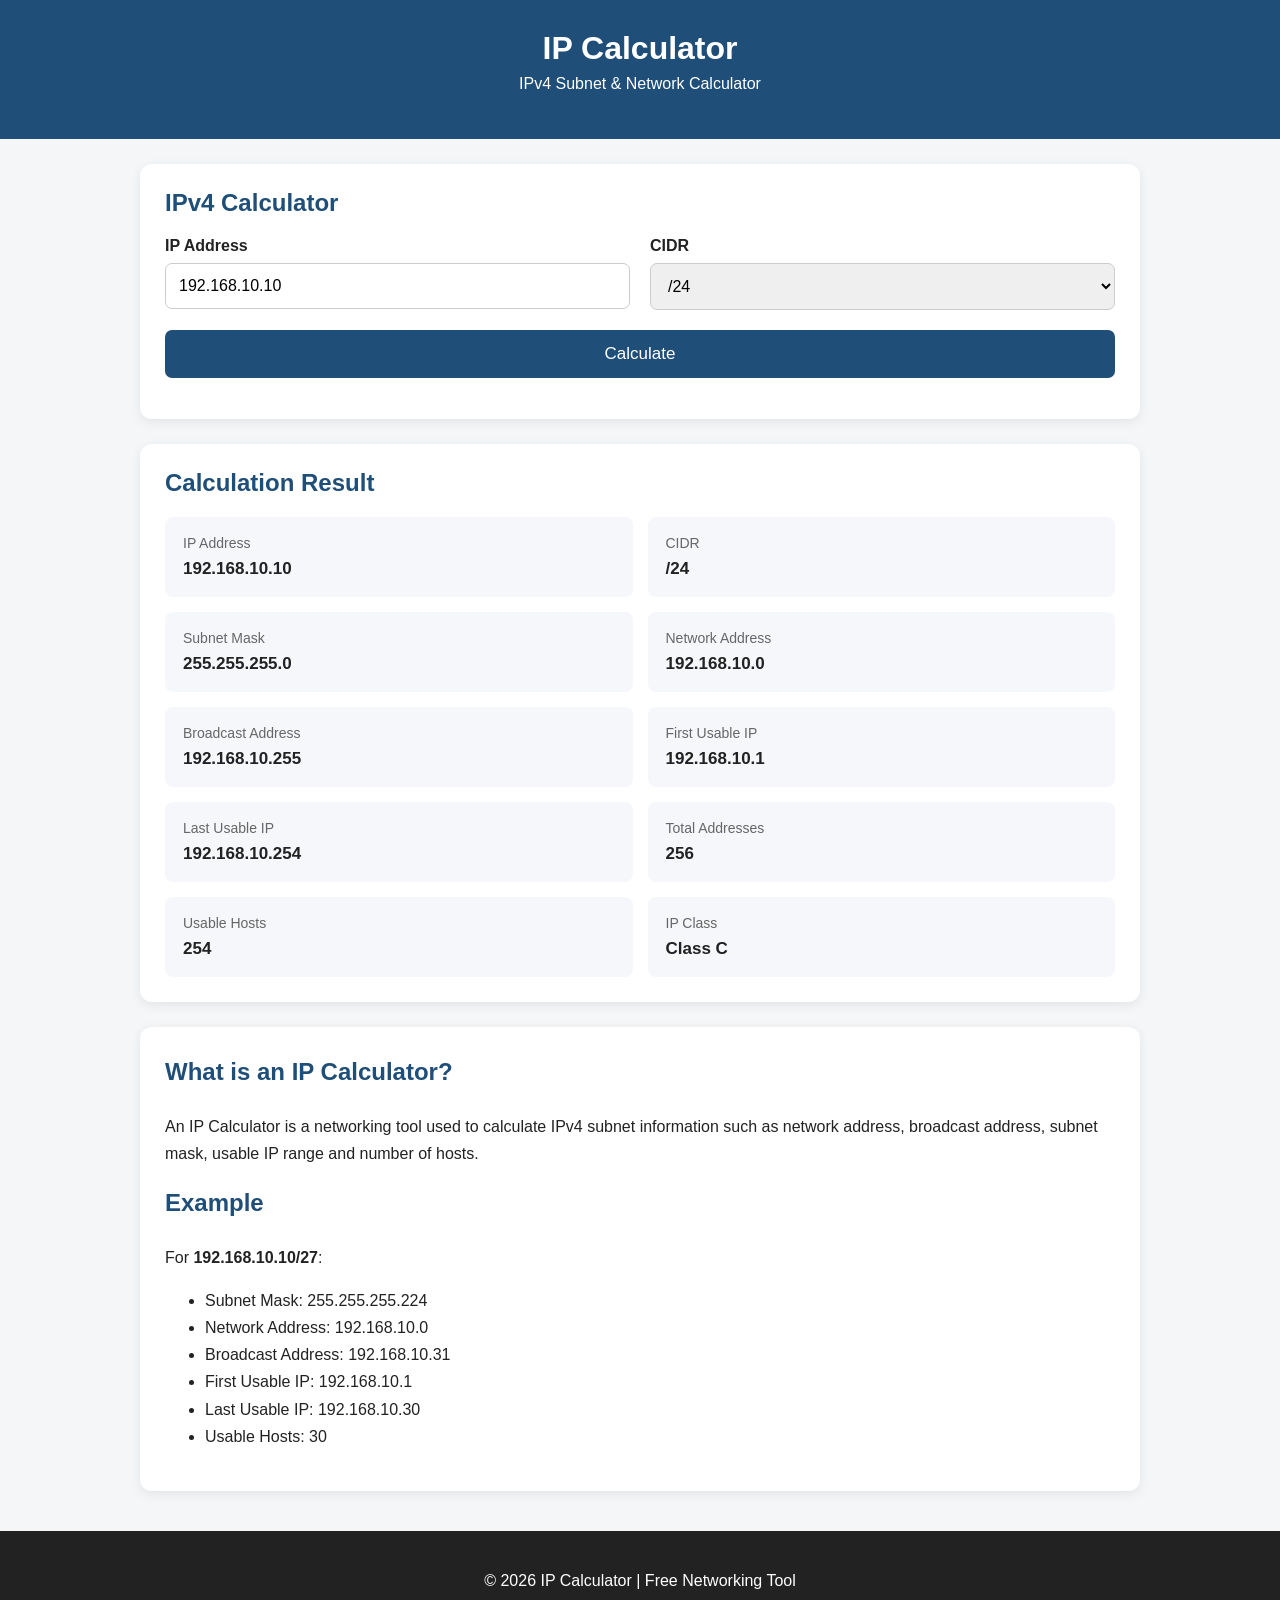
==== index.html @ e288dffc "Version1" ====
<!DOCTYPE html>
<html lang="en">
<head>
    <meta charset="UTF-8">
    <meta name="viewport" content="width=device-width, initial-scale=1.0">

    <title>IP Calculator - IPv4 Subnet Calculator</title>
    <meta name="description"
          content="Free IPv4 IP Calculator and Subnet Calculator. Calculate subnet mask, network address, broadcast address, usable IP range and hosts.">

    <link rel="stylesheet" href="style.css">
</head>

<body>

<header>
    <div class="container">
        <h1>IP Calculator</h1>
        <p>IPv4 Subnet & Network Calculator</p>
    </div>
</header>

<main class="container">

    <section class="calculator-card">

        <h2>IPv4 Calculator</h2>

        <div class="input-row">

            <div class="input-group">
                <label for="ipAddress">IP Address</label>
                <input
                    type="text"
                    id="ipAddress"
                    placeholder="192.168.10.10"
                    value="192.168.10.10">
            </div>

            <div class="input-group">
                <label for="cidr">CIDR</label>
                <select id="cidr">
                    <option value="8">/8</option>
                    <option value="9">/9</option>
                    <option value="10">/10</option>
                    <option value="11">/11</option>
                    <option value="12">/12</option>
                    <option value="13">/13</option>
                    <option value="14">/14</option>
                    <option value="15">/15</option>
                    <option value="16">/16</option>
                    <option value="17">/17</option>
                    <option value="18">/18</option>
                    <option value="19">/19</option>
                    <option value="20">/20</option>
                    <option value="21">/21</option>
                    <option value="22">/22</option>
                    <option value="23">/23</option>
                    <option value="24" selected>/24</option>
                    <option value="25">/25</option>
                    <option value="26">/26</option>
                    <option value="27">/27</option>
                    <option value="28">/28</option>
                    <option value="29">/29</option>
                    <option value="30">/30</option>
                </select>
            </div>

        </div>

        <button onclick="calculateIP()">Calculate</button>

        <p id="error" class="error"></p>

    </section>


    <section id="resultSection" class="result-section">

        <h2>Calculation Result</h2>

        <div class="result-grid">

            <div class="result-box">
                <span>IP Address</span>
                <strong id="resultIP">-</strong>
            </div>

            <div class="result-box">
                <span>CIDR</span>
                <strong id="resultCIDR">-</strong>
            </div>

            <div class="result-box">
                <span>Subnet Mask</span>
                <strong id="subnetMask">-</strong>
            </div>

            <div class="result-box">
                <span>Network Address</span>
                <strong id="networkAddress">-</strong>
            </div>

            <div class="result-box">
                <span>Broadcast Address</span>
                <strong id="broadcastAddress">-</strong>
            </div>

            <div class="result-box">
                <span>First Usable IP</span>
                <strong id="firstIP">-</strong>
            </div>

            <div class="result-box">
                <span>Last Usable IP</span>
                <strong id="lastIP">-</strong>
            </div>

            <div class="result-box">
                <span>Total Addresses</span>
                <strong id="totalAddresses">-</strong>
            </div>

            <div class="result-box">
                <span>Usable Hosts</span>
                <strong id="usableHosts">-</strong>
            </div>

            <div class="result-box">
                <span>IP Class</span>
                <strong id="ipClass">-</strong>
            </div>

        </div>

    </section>


    <section class="info-section">

        <h2>What is an IP Calculator?</h2>

        <p>
            An IP Calculator is a networking tool used to calculate
            IPv4 subnet information such as network address, broadcast
            address, subnet mask, usable IP range and number of hosts.
        </p>

        <h2>Example</h2>

        <p>
            For <strong>192.168.10.10/27</strong>:
        </p>

        <ul>
            <li>Subnet Mask: 255.255.255.224</li>
            <li>Network Address: 192.168.10.0</li>
            <li>Broadcast Address: 192.168.10.31</li>
            <li>First Usable IP: 192.168.10.1</li>
            <li>Last Usable IP: 192.168.10.30</li>
            <li>Usable Hosts: 30</li>
        </ul>

    </section>

</main>


<footer>
    <p>© 2026 IP Calculator | Free Networking Tool</p>
</footer>

<script src="script.js"></script>

</body>
</html>
---- style.css ----
* {
    box-sizing: border-box;
}

body {
    margin: 0;
    font-family: Arial, sans-serif;
    background: #f4f6f8;
    color: #222;
}

.container {
    width: 90%;
    max-width: 1000px;
    margin: auto;
}

header {
    background: #1f4e79;
    color: white;
    text-align: center;
    padding: 30px 10px;
}

header h1 {
    margin: 0;
    font-size: 32px;
}

header p {
    margin-top: 8px;
}

.calculator-card,
.result-section,
.info-section {
    background: white;
    margin-top: 25px;
    padding: 25px;
    border-radius: 12px;
    box-shadow: 0 3px 12px rgba(0,0,0,0.08);
}

h2 {
    margin-top: 0;
    color: #1f4e79;
}

.input-row {
    display: flex;
    gap: 20px;
}

.input-group {
    flex: 1;
}

label {
    display: block;
    margin-bottom: 8px;
    font-weight: bold;
}

input,
select {
    width: 100%;
    padding: 13px;
    border: 1px solid #ccc;
    border-radius: 7px;
    font-size: 16px;
}

button {
    margin-top: 20px;
    width: 100%;
    padding: 14px;
    border: none;
    border-radius: 7px;
    background: #1f4e79;
    color: white;
    font-size: 17px;
    cursor: pointer;
}

button:hover {
    opacity: 0.9;
}

.result-grid {
    display: grid;
    grid-template-columns: repeat(2, 1fr);
    gap: 15px;
}

.result-box {
    background: #f5f7fa;
    padding: 18px;
    border-radius: 8px;
}

.result-box span {
    display: block;
    font-size: 14px;
    color: #666;
    margin-bottom: 8px;
}

.result-box strong {
    font-size: 17px;
    color: #222;
}

.error {
    color: #d93025;
    font-weight: bold;
    margin-top: 15px;
}

.info-section {
    line-height: 1.7;
}

footer {
    margin-top: 40px;
    padding: 25px;
    background: #222;
    color: white;
    text-align: center;
}

@media (max-width: 600px) {

    .input-row {
        flex-direction: column;
    }

    .result-grid {
        grid-template-columns: 1fr;
    }

    header h1 {
        font-size: 26px;
    }
}
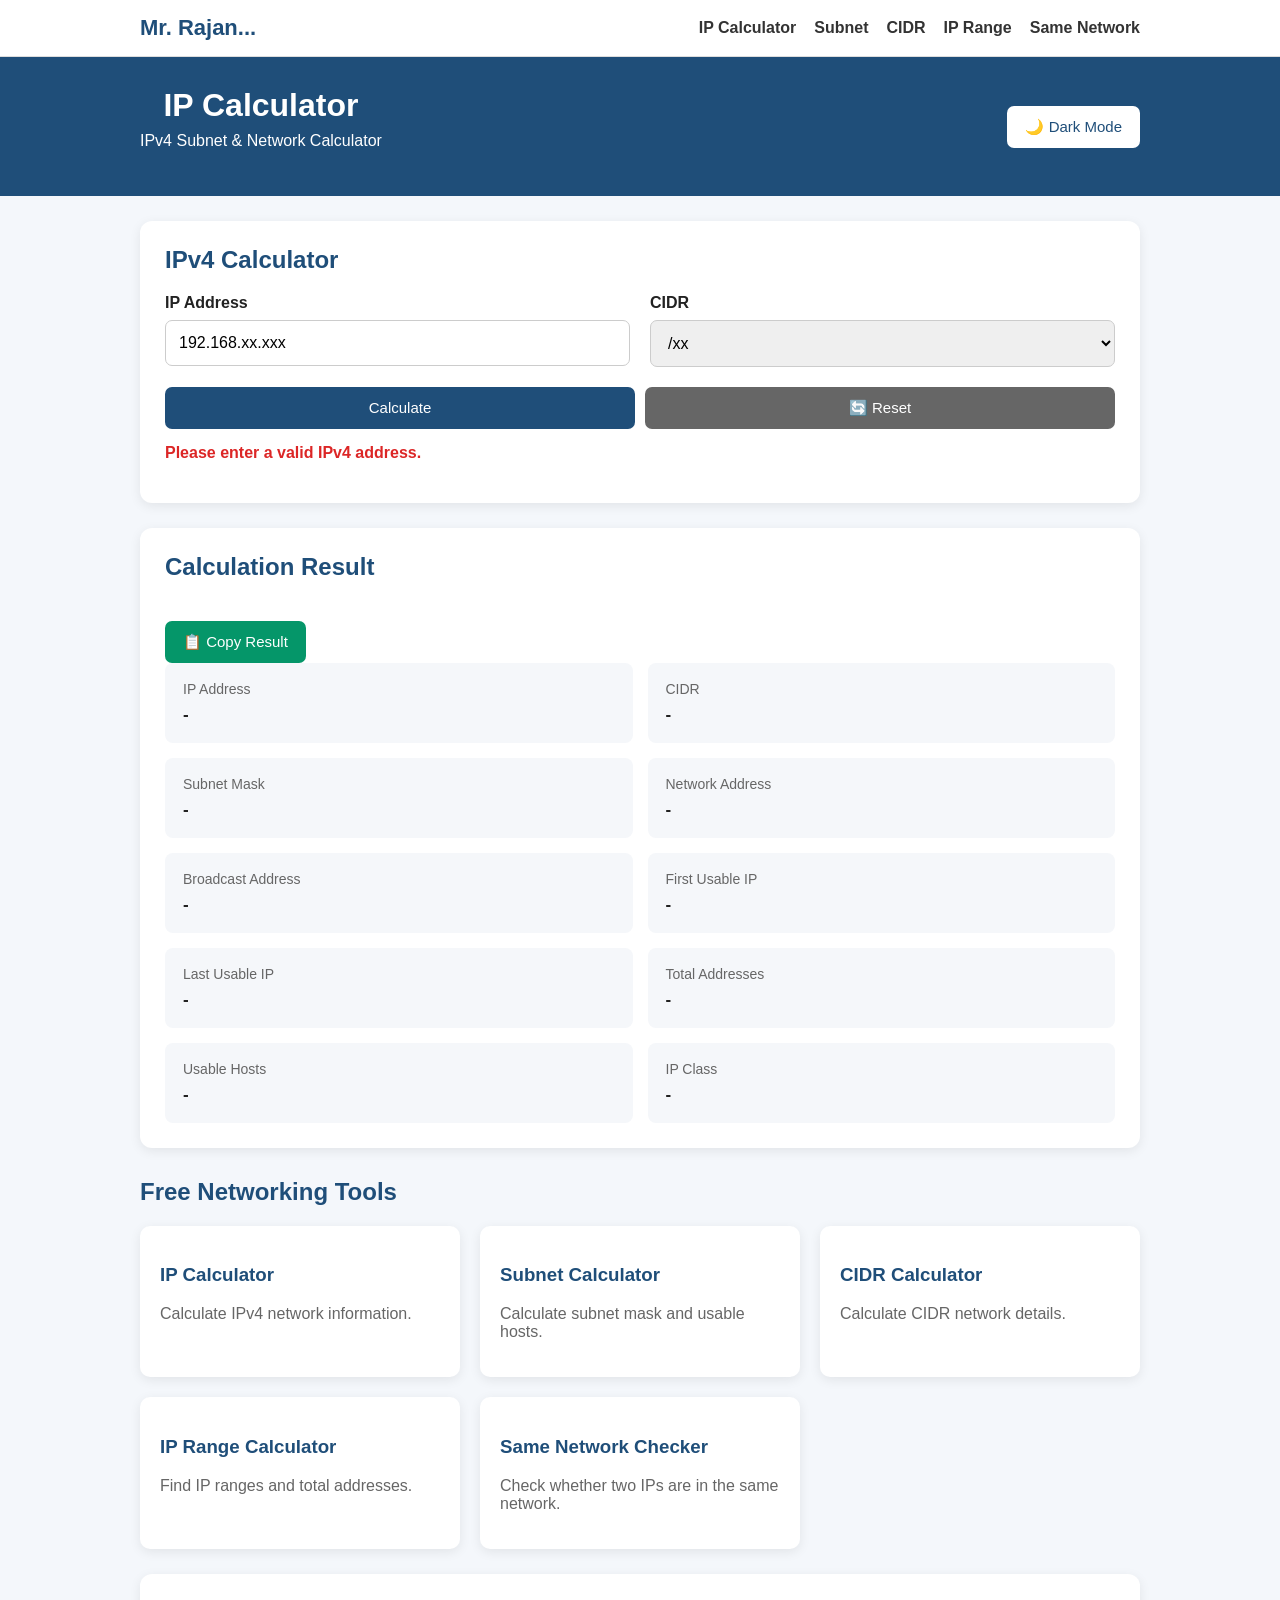
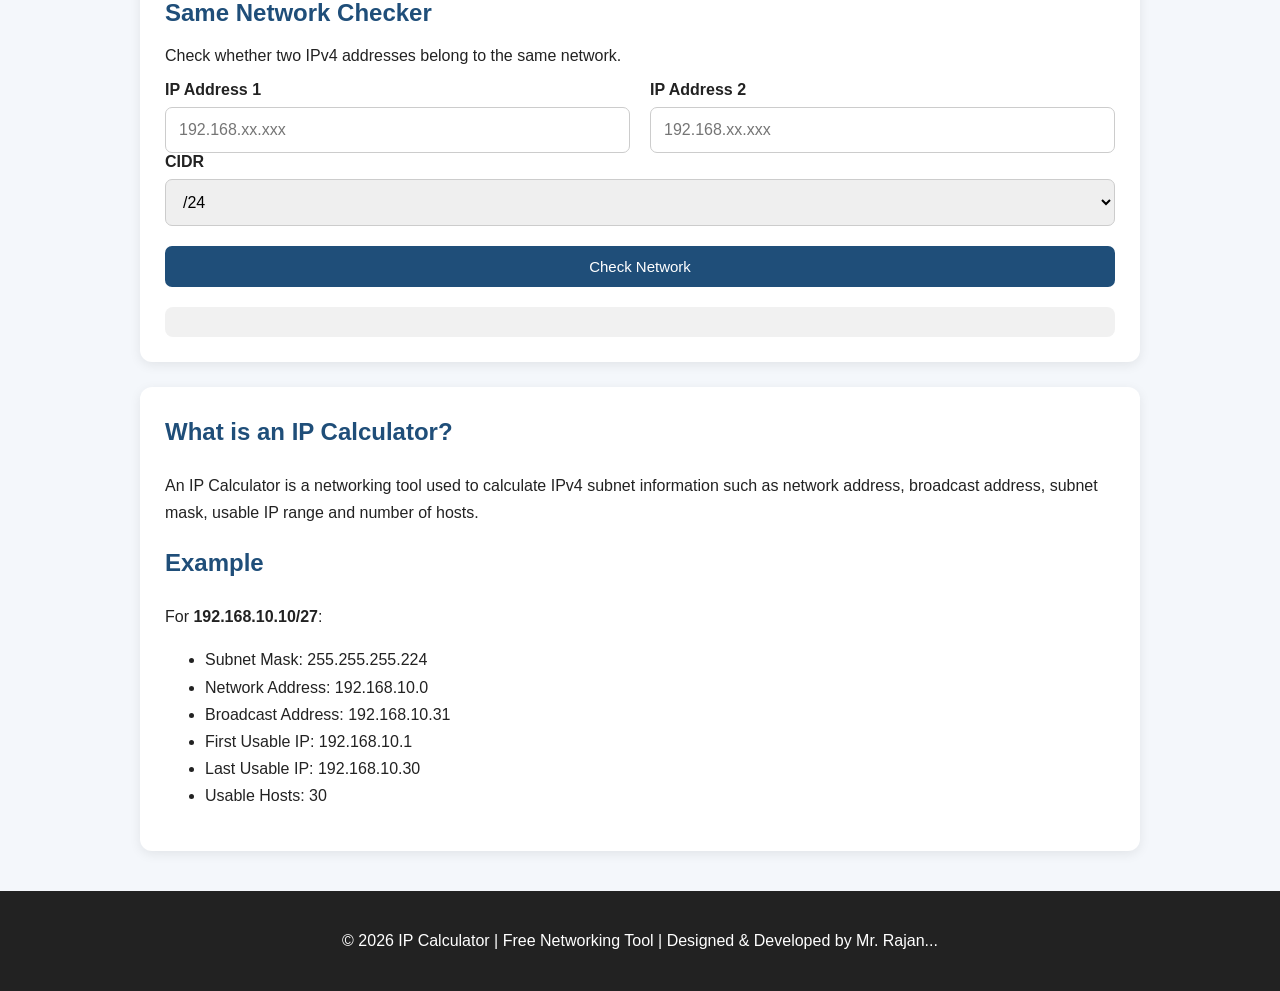
==== commit c1522477: "Version3" ====
--- a/index.html
+++ b/index.html
@@ -13,10 +13,46 @@
 
 <body>
 
+<nav class="navbar">
+
+    <div class="nav-container">
+
+        <a href="index.html" class="logo">
+            Mr. Rajan...
+        </a>
+
+        <div class="nav-links">
+
+            <a href="index.html">IP Calculator</a>
+
+            <a href="subnet.html">Subnet</a>
+
+            <a href="cidr.html">CIDR</a>
+
+            <a href="range.html">IP Range</a>
+
+            <a href="same-network.html">
+                Same Network
+            </a>
+
+        </div>
+
+    </div>
+
+</nav>
+
 <header>
-    <div class="container">
-        <h1>IP Calculator</h1>
-        <p>IPv4 Subnet & Network Calculator</p>
+    <div class="container header-content">
+
+        <div>
+            <h1>IP Calculator</h1>
+            <p>IPv4 Subnet & Network Calculator</p>
+        </div>
+
+        <button id="themeButton" onclick="toggleTheme()">
+            🌙 Dark Mode
+        </button>
+
     </div>
 </header>
 
@@ -33,13 +69,14 @@
                 <input
                     type="text"
                     id="ipAddress"
-                    placeholder="192.168.10.10"
-                    value="192.168.10.10">
+                    placeholder="192.168.xx.xxx"
+                    value="192.168.xx.xxx">
             </div>
 
             <div class="input-group">
                 <label for="cidr">CIDR</label>
                 <select id="cidr">
+                    <option value="xx" selected>/xx</option>
                     <option value="8">/8</option>
                     <option value="9">/9</option>
                     <option value="10">/10</option>
@@ -56,7 +93,7 @@
                     <option value="21">/21</option>
                     <option value="22">/22</option>
                     <option value="23">/23</option>
-                    <option value="24" selected>/24</option>
+                    <option value="24">/24</option>
                     <option value="25">/25</option>
                     <option value="26">/26</option>
                     <option value="27">/27</option>
@@ -68,7 +105,19 @@
 
         </div>
 
-        <button onclick="calculateIP()">Calculate</button>
+        <!-- <button onclick="calculateIP()">Calculate</button> -->
+
+    <div class="button-row">
+
+        <button onclick="calculateIP()">
+            Calculate
+        </button>
+
+        <button class="secondary-btn" onclick="resetCalculator()">
+            🔄 Reset
+        </button>
+
+    </div>
 
         <p id="error" class="error"></p>
 
@@ -78,6 +127,14 @@
     <section id="resultSection" class="result-section">
 
         <h2>Calculation Result</h2>
+
+    <div class="copy-row">
+
+        <button class="copy-btn" onclick="copyResults()">
+            📋 Copy Result
+        </button>
+
+    </div>
 
         <div class="result-grid">
 
@@ -132,6 +189,115 @@
             </div>
 
         </div>
+
+    </section>
+
+        <section class="tools-section">
+
+        <h2>Free Networking Tools</h2>
+
+        <div class="tools-grid">
+
+            <a href="index.html" class="tool-card">
+                <h3>IP Calculator</h3>
+                <p>
+                    Calculate IPv4 network information.
+                </p>
+            </a>
+
+            <a href="subnet.html" class="tool-card">
+                <h3>Subnet Calculator</h3>
+                <p>
+                    Calculate subnet mask and usable hosts.
+                </p>
+            </a>
+
+            <a href="cidr.html" class="tool-card">
+                <h3>CIDR Calculator</h3>
+                <p>
+                    Calculate CIDR network details.
+                </p>
+            </a>
+
+            <a href="range.html" class="tool-card">
+                <h3>IP Range Calculator</h3>
+                <p>
+                    Find IP ranges and total addresses.
+                </p>
+            </a>
+
+            <a href="same-network.html" class="tool-card">
+                <h3>Same Network Checker</h3>
+                <p>
+                    Check whether two IPs are in the same network.
+                </p>
+            </a>
+
+        </div>
+
+    </section>
+
+    <section class="calculator-card">
+
+        <h2>Same Network Checker</h2>
+
+        <p>
+            Check whether two IPv4 addresses belong to the same network.
+        </p>
+
+        <div class="input-row">
+
+            <div class="input-group">
+
+                <label>IP Address 1</label>
+
+                <input
+                    type="text"
+                    id="ip1"
+                    placeholder="192.168.xx.xxx">
+
+            </div>
+
+
+            <div class="input-group">
+
+                <label>IP Address 2</label>
+
+                <input
+                    type="text"
+                    id="ip2"
+                    placeholder="192.168.xx.xxx">
+
+            </div>
+
+        </div>
+
+
+        <div class="input-group">
+
+            <label>CIDR</label>
+
+            <select id="networkCIDR">
+
+                <option value="24">/24</option>
+                <option value="25">/25</option>
+                <option value="26">/26</option>
+                <option value="27">/27</option>
+                <option value="28">/28</option>
+                <option value="29">/29</option>
+                <option value="30">/30</option>
+
+            </select>
+
+        </div>
+
+
+        <button onclick="checkSameNetwork()">
+            Check Network
+        </button>
+
+
+        <div id="networkResult" class="network-result"></div>
 
     </section>
 
@@ -167,7 +333,7 @@
 
 
 <footer>
-    <p>© 2026 IP Calculator | Free Networking Tool</p>
+    <p>© 2026 IP Calculator | Free Networking Tool | Designed & Developed by Mr. Rajan...</p>
 </footer>
 
 <script src="script.js"></script>
--- a/style.css
+++ b/style.css
@@ -141,4 +141,394 @@
     header h1 {
         font-size: 26px;
     }
+}
+
+.header-content {
+    display: flex;
+    justify-content: space-between;
+    align-items: center;
+}
+
+.header-content button {
+    width: auto;
+    margin: 0;
+    background: white;
+    color: #1f4e79;
+}
+
+
+.button-row {
+    display: flex;
+    gap: 10px;
+}
+
+.button-row button {
+    flex: 1;
+}
+
+
+.secondary-btn {
+    background: #666;
+}
+
+
+.copy-btn {
+    background: #2e7d32;
+    width: auto;
+    margin-top: 0;
+}
+
+
+.network-result {
+    margin-top: 20px;
+    padding: 15px;
+    border-radius: 8px;
+    font-weight: bold;
+    background: #f1f1f1;
+}
+
+
+/* Dark Mode */
+
+body.dark-mode {
+    background: #121212;
+    color: #eeeeee;
+}
+
+
+body.dark-mode
+.calculator-card,
+body.dark-mode
+.result-section,
+body.dark-mode
+.info-section {
+    background: #1e1e1e;
+}
+
+
+body.dark-mode .result-box {
+    background: #292929;
+}
+
+
+body.dark-mode .result-box strong {
+    color: #ffffff;
+}
+
+
+body.dark-mode input,
+body.dark-mode select {
+    background: #292929;
+    color: white;
+    border-color: #555;
+}
+
+
+body.dark-mode h2 {
+    color: #64b5f6;
+}
+
+
+body.dark-mode .network-result {
+    background: #292929;
+}
+
+
+@media (max-width: 600px) {
+
+    .header-content {
+        flex-direction: column;
+        gap: 15px;
+    }
+
+    .button-row {
+        flex-direction: column;
+    }
+}
+
+.navbar {
+    background: #ffffff;
+    border-bottom: 1px solid #ddd;
+}
+
+.nav-container {
+    width: 90%;
+    max-width: 1000px;
+    margin: auto;
+
+    display: flex;
+    justify-content: space-between;
+    align-items: center;
+
+    padding: 15px 0;
+}
+
+.logo {
+    font-size: 22px;
+    font-weight: bold;
+    color: #1f4e79;
+    text-decoration: none;
+}
+
+.nav-links {
+    display: flex;
+    gap: 18px;
+}
+
+.nav-links a {
+    text-decoration: none;
+    color: #333;
+    font-weight: 600;
+}
+
+.tools-section {
+    margin-top: 30px;
+}
+
+.tools-grid {
+    display: grid;
+
+    grid-template-columns:
+        repeat(3, 1fr);
+
+    gap: 20px;
+}
+
+.tool-card {
+    text-decoration: none;
+
+    background: white;
+
+    padding: 20px;
+
+    border-radius: 10px;
+
+    box-shadow:
+        0 3px 12px
+        rgba(0,0,0,0.08);
+
+    transition: 0.2s;
+}
+
+.tool-card:hover {
+    transform: translateY(-3px);
+}
+
+.tool-card h3 {
+    color: #1f4e79;
+}
+
+.tool-card p {
+    color: #666;
+}
+
+
+@media (max-width: 700px) {
+
+    .nav-container {
+        flex-direction: column;
+        gap: 15px;
+    }
+
+    .nav-links {
+        flex-wrap: wrap;
+        justify-content: center;
+    }
+
+    .tools-grid {
+        grid-template-columns: 1fr;
+    }
+}
+
+* {
+    box-sizing: border-box;
+}
+
+body {
+    margin: 0;
+    font-family: Arial, sans-serif;
+    background: #f4f7fb;
+    color: #222;
+}
+
+.container {
+    width: 92%;
+    max-width: 1000px;
+    margin: auto;
+}
+
+.header {
+    background: #1e3a8a;
+    color: white;
+    text-align: center;
+    padding: 30px 10px;
+}
+
+.header h1 {
+    margin: 0;
+    font-size: 32px;
+}
+
+.header p {
+    margin-top: 8px;
+}
+
+
+.card {
+    background: white;
+    margin: 25px 0;
+    padding: 25px;
+    border-radius: 12px;
+    box-shadow: 0 3px 12px rgba(0,0,0,0.08);
+}
+
+.card h2 {
+    margin-top: 0;
+}
+
+
+.form-group {
+    margin-bottom: 18px;
+}
+
+.form-group label {
+    display: block;
+    margin-bottom: 7px;
+    font-weight: bold;
+}
+
+
+input,
+select {
+    width: 100%;
+    padding: 13px;
+    border: 1px solid #ccc;
+    border-radius: 7px;
+    font-size: 16px;
+}
+
+
+button {
+    border: none;
+    padding: 12px 18px;
+    border-radius: 7px;
+    cursor: pointer;
+    font-size: 15px;
+}
+
+
+.example-buttons {
+    display: flex;
+    flex-wrap: wrap;
+    gap: 10px;
+    margin-bottom: 20px;
+}
+
+.example-buttons button {
+    background: #e5e7eb;
+}
+
+
+.button-group {
+    display: flex;
+    gap: 10px;
+}
+
+
+.calculate-btn {
+    background: #2563eb;
+    color: white;
+}
+
+
+.reset-btn {
+    background: #dc2626;
+    color: white;
+}
+
+
+.copy-btn {
+    margin-top: 20px;
+    background: #059669;
+    color: white;
+}
+
+
+.error {
+    color: #dc2626;
+    font-weight: bold;
+    margin-top: 15px;
+}
+
+
+.result-grid {
+    display: grid;
+    grid-template-columns: repeat(2, 1fr);
+    gap: 15px;
+}
+
+
+.result-item {
+    background: #f8fafc;
+    border: 1px solid #e5e7eb;
+    padding: 16px;
+    border-radius: 8px;
+}
+
+
+.result-item span {
+    display: block;
+    font-size: 14px;
+    color: #666;
+    margin-bottom: 7px;
+}
+
+
+.result-item strong {
+    font-size: 16px;
+    word-break: break-word;
+}
+
+
+.info {
+    line-height: 1.7;
+}
+
+
+.info li {
+    margin-bottom: 5px;
+}
+
+
+.footer {
+    text-align: center;
+    padding: 25px;
+    background: #111827;
+    color: white;
+    margin-top: 30px;
+}
+
+
+@media (max-width: 600px) {
+
+    .container {
+        width: 94%;
+    }
+
+    .header h1 {
+        font-size: 26px;
+    }
+
+    .result-grid {
+        grid-template-columns: 1fr;
+    }
+
+    .button-group {
+        flex-direction: column;
+    }
+
+    .example-buttons {
+        flex-direction: column;
+    }
+
 }
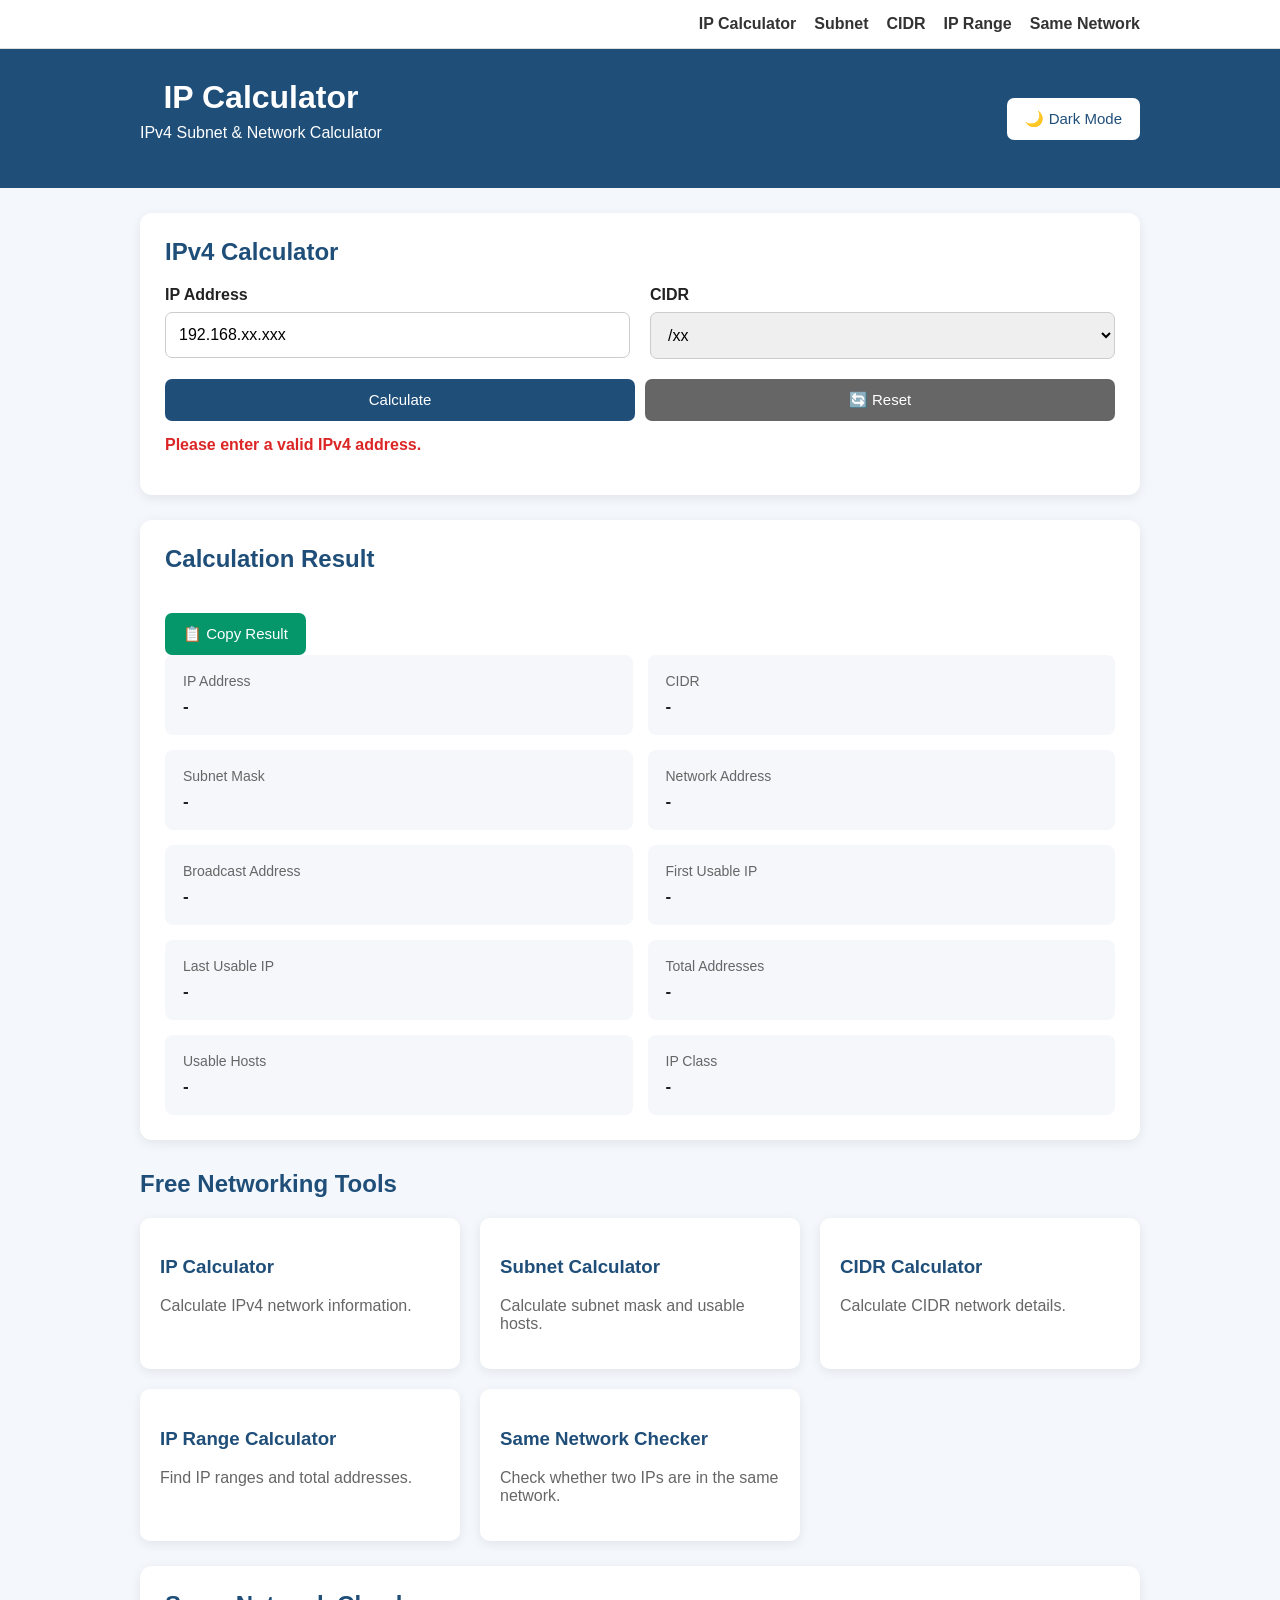
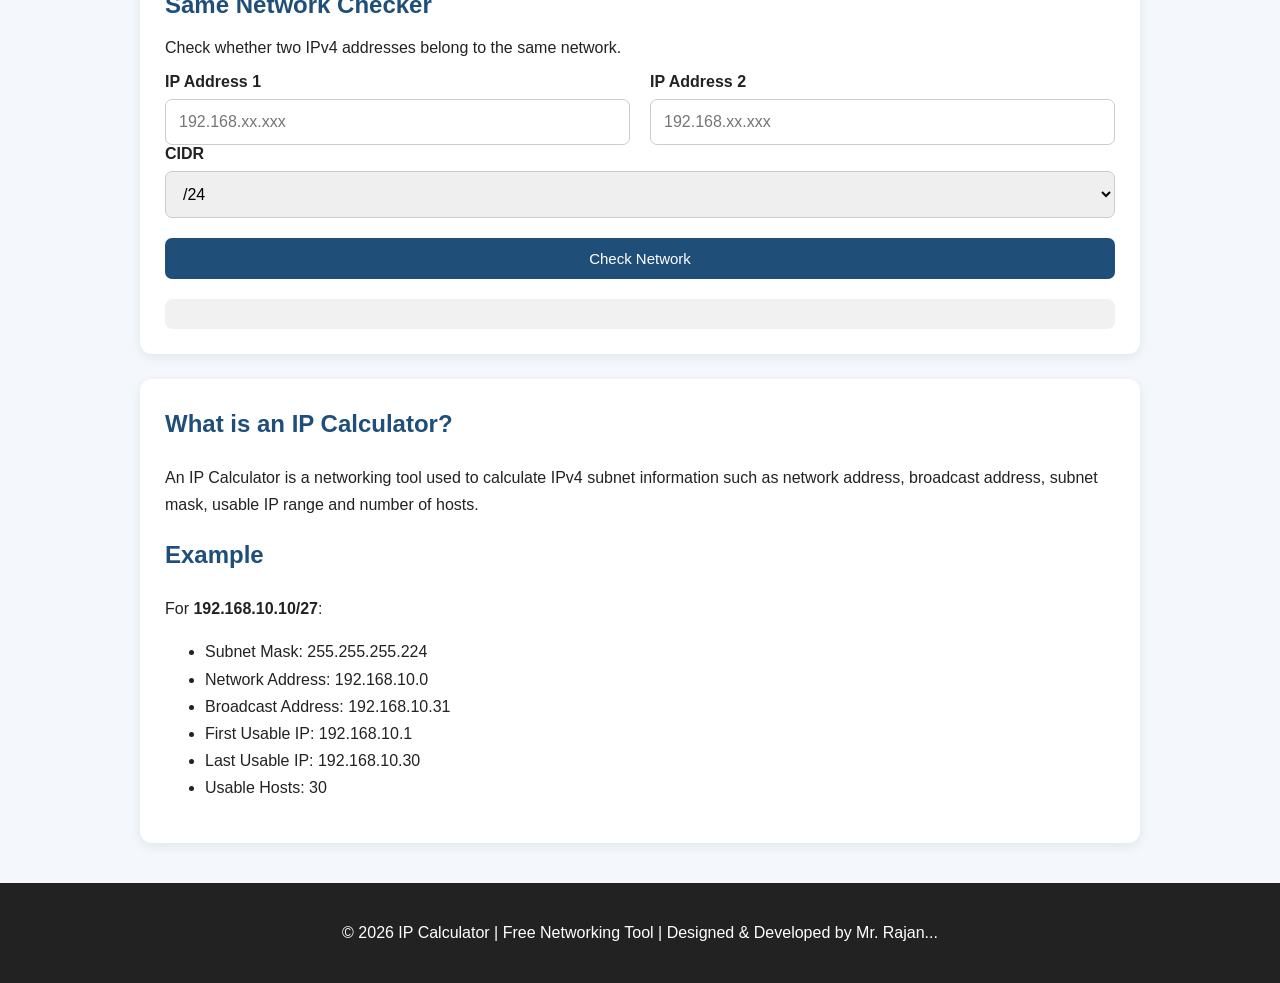
==== commit 166da022: "Version3" ====
--- a/index.html
+++ b/index.html
@@ -18,7 +18,7 @@
     <div class="nav-container">
 
         <a href="index.html" class="logo">
-            Mr. Rajan...
+
         </a>
 
         <div class="nav-links">
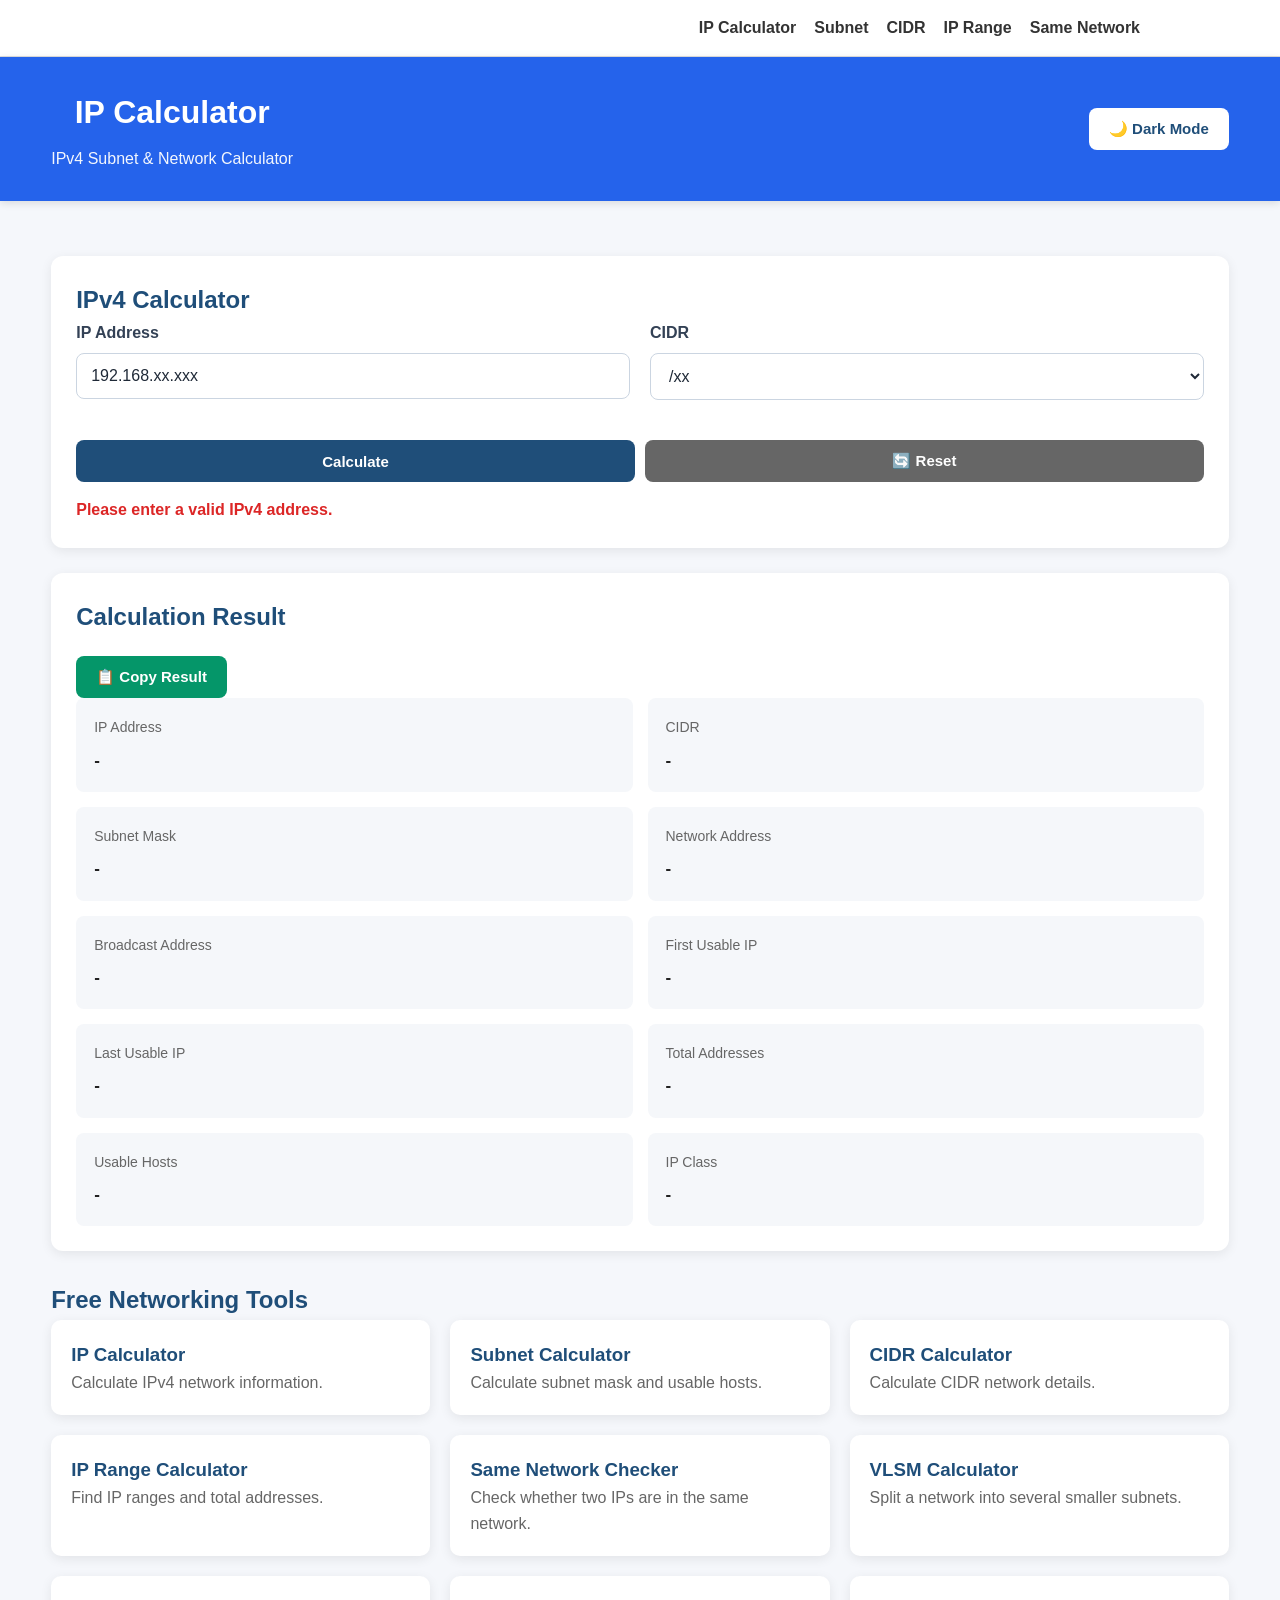
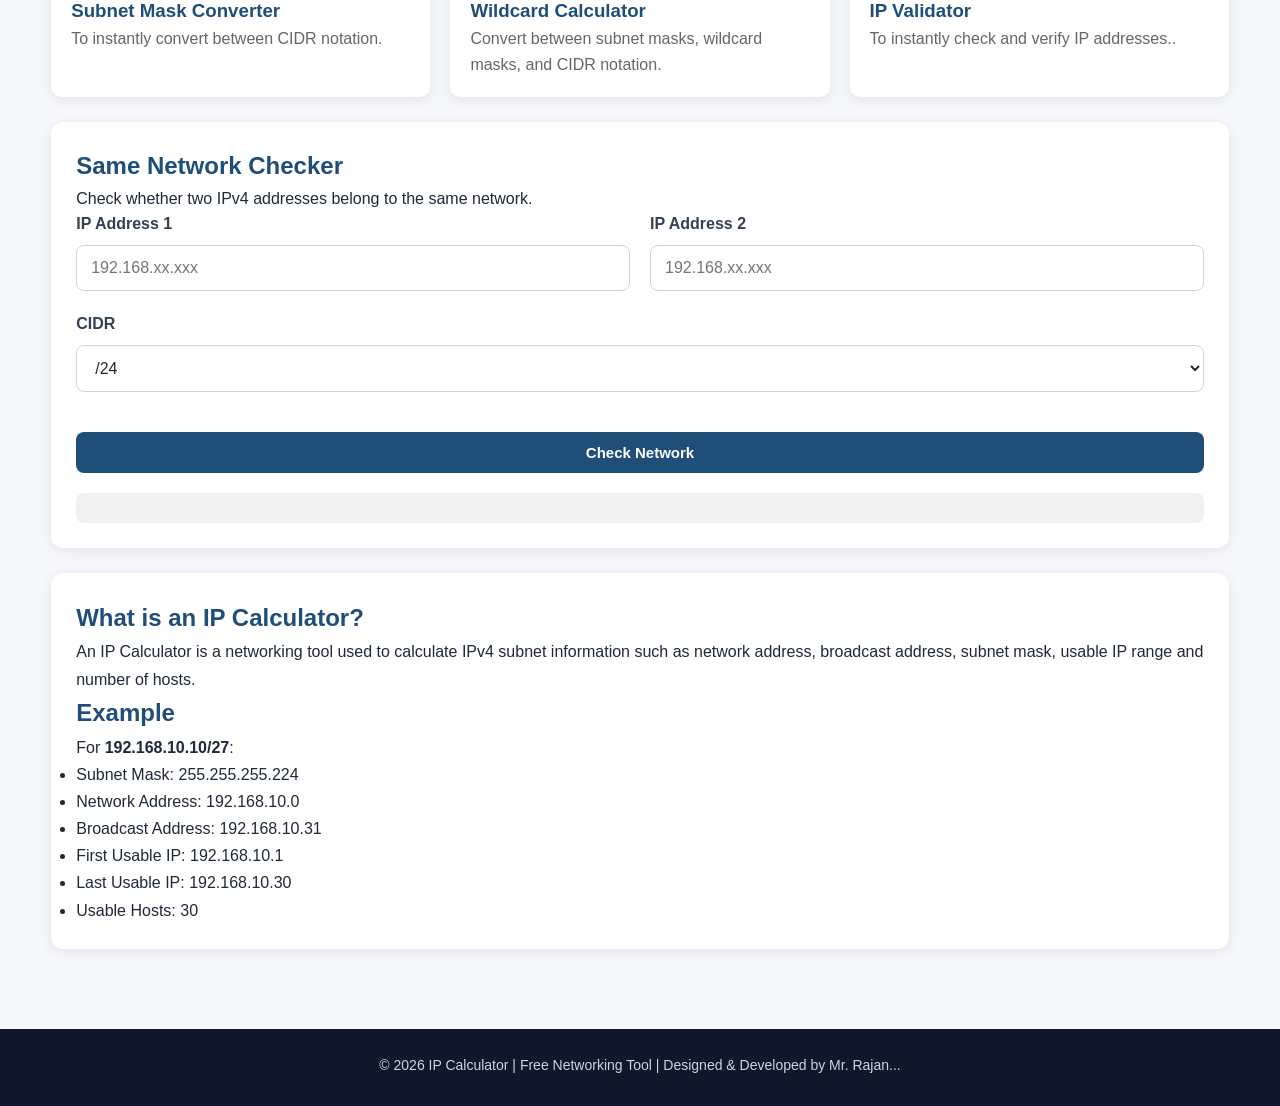
==== commit a3303050: "Version4" ====
--- a/index.html
+++ b/index.html
@@ -233,6 +233,34 @@
                 </p>
             </a>
 
+            <a href="vlsm.html" class="tool-card">
+                <h3>VLSM Calculator</h3>
+                <p>
+                    Split a network into several smaller subnets.
+                </p>
+            </a>
+
+            <a href="mask-cidr.html" class="tool-card">
+                <h3>Subnet Mask Converter</h3>
+                <p>
+                    To instantly convert between CIDR notation.
+                </p>
+            </a>
+
+            <a href="wildcard.html" class="tool-card">
+                <h3>Wildcard Calculator</h3>
+                <p>
+                    Convert between subnet masks, wildcard masks, and CIDR notation.
+                </p>
+            </a>
+
+            <a href="ip-validator.html" class="tool-card">
+                <h3>IP Validator</h3>
+                <p>
+                    To instantly check and verify IP addresses..
+                </p>
+            </a>
+
         </div>
 
     </section>
--- a/style.css
+++ b/style.css
@@ -531,4 +531,683 @@
         flex-direction: column;
     }
 
+}
+
+.cidr-example {
+    background: #f1f5f9;
+    padding: 15px;
+    border-radius: 8px;
+    font-size: 20px;
+    font-weight: bold;
+    text-align: center;
+    margin: 15px 0;
+}
+
+.table-container {
+    overflow-x: auto;
+}
+
+table {
+    width: 100%;
+    border-collapse: collapse;
+    margin-top: 15px;
+}
+
+table th,
+table td {
+    border: 1px solid #ddd;
+    padding: 12px;
+    text-align: center;
+}
+
+table th {
+    background: #f1f5f9;
+}
+
+table tr:nth-child(even) {
+    background: #fafafa;
+}
+
+.network-status {
+    text-align: center;
+    padding: 18px;
+    margin-bottom: 20px;
+    border-radius: 10px;
+    font-size: 22px;
+    font-weight: bold;
+}
+
+.network-status.same {
+    background: #dcfce7;
+    color: #166534;
+    border: 1px solid #86efac;
+}
+
+.network-status.different {
+    background: #fee2e2;
+    color: #991b1b;
+    border: 1px solid #fca5a5;
+}
+
+/* =========================================
+   NetToolsHub - Main Style Sheet
+   ========================================= */
+
+
+/* ---------- Global ---------- */
+
+* {
+    box-sizing: border-box;
+    margin: 0;
+    padding: 0;
+}
+
+html {
+    scroll-behavior: smooth;
+}
+
+body {
+    font-family: Arial, Helvetica, sans-serif;
+    background: #f5f7fb;
+    color: #1f2937;
+    line-height: 1.6;
+}
+
+
+/* ---------- Container ---------- */
+
+.container {
+    width: 92%;
+    max-width: 1200px;
+    margin: auto;
+}
+
+
+/* ---------- Header ---------- */
+
+header {
+    background: #2563eb;
+    color: white;
+    padding: 30px 0;
+    text-align: center;
+    box-shadow: 0 2px 8px rgba(0, 0, 0, 0.12);
+}
+
+header h1 {
+    font-size: 32px;
+    margin-bottom: 5px;
+}
+
+header p {
+    font-size: 16px;
+    opacity: 0.95;
+}
+
+
+/* ---------- Main ---------- */
+
+main {
+    padding: 30px 0 50px;
+}
+
+
+/* ---------- Card ---------- */
+
+.card {
+    background: white;
+    border-radius: 12px;
+    padding: 25px;
+    margin-bottom: 25px;
+    box-shadow: 0 3px 12px rgba(0, 0, 0, 0.08);
+}
+
+.card h2 {
+    color: #1e3a8a;
+    margin-bottom: 12px;
+    font-size: 24px;
+}
+
+.card h3 {
+    color: #1e40af;
+    margin-top: 25px;
+    margin-bottom: 10px;
+}
+
+.description {
+    color: #64748b;
+    margin-bottom: 20px;
+}
+
+
+/* ---------- Input Group ---------- */
+
+.input-group {
+    margin-bottom: 20px;
+}
+
+.input-group label {
+    display: block;
+    font-weight: bold;
+    margin-bottom: 8px;
+    color: #334155;
+}
+
+.input-group small {
+    display: block;
+    margin-top: 6px;
+    color: #64748b;
+    font-size: 13px;
+}
+
+
+/* ---------- Inputs ---------- */
+
+input[type="text"],
+input[type="number"],
+textarea,
+select {
+    width: 100%;
+    padding: 13px 14px;
+    border: 1px solid #cbd5e1;
+    border-radius: 8px;
+    font-size: 16px;
+    font-family: inherit;
+    background: #ffffff;
+    color: #1f2937;
+    outline: none;
+    transition: border-color 0.2s, box-shadow 0.2s;
+}
+
+input[type="text"]:focus,
+input[type="number"]:focus,
+textarea:focus,
+select:focus {
+    border-color: #2563eb;
+    box-shadow: 0 0 0 3px rgba(37, 99, 235, 0.12);
+}
+
+
+/* ---------- Textarea ---------- */
+
+textarea {
+    min-height: 160px;
+    resize: vertical;
+    line-height: 1.6;
+}
+
+
+/* ---------- Buttons ---------- */
+
+.button-group {
+    display: flex;
+    flex-wrap: wrap;
+    gap: 10px;
+    margin-top: 20px;
+}
+
+button {
+    border: none;
+    border-radius: 8px;
+    padding: 12px 20px;
+    font-size: 15px;
+    font-weight: bold;
+    cursor: pointer;
+    transition: 0.2s ease;
+}
+
+button:hover {
+    transform: translateY(-1px);
+}
+
+button:active {
+    transform: translateY(0);
+}
+
+
+/* Primary Button */
+
+.btn-primary {
+    background: #2563eb;
+    color: white;
+}
+
+.btn-primary:hover {
+    background: #1d4ed8;
+}
+
+
+/* Secondary Button */
+
+.btn-secondary {
+    background: #e2e8f0;
+    color: #1e293b;
+}
+
+.btn-secondary:hover {
+    background: #cbd5e1;
+}
+
+
+/* Danger Button */
+
+.btn-danger {
+    background: #dc2626;
+    color: white;
+}
+
+.btn-danger:hover {
+    background: #b91c1c;
+}
+
+
+/* ---------- Error ---------- */
+
+.error-message {
+    background: #fee2e2;
+    color: #991b1b;
+    border: 1px solid #fecaca;
+    border-radius: 8px;
+    padding: 14px 16px;
+    margin-bottom: 20px;
+    font-weight: 600;
+}
+
+
+/* ---------- Result Header ---------- */
+
+.result-header {
+    display: flex;
+    justify-content: space-between;
+    align-items: center;
+    gap: 15px;
+    margin-bottom: 10px;
+}
+
+.result-header h2 {
+    margin-bottom: 0;
+}
+
+
+/* ---------- Result Grid ---------- */
+
+.result-grid {
+    display: grid;
+    grid-template-columns: repeat(2, 1fr);
+    gap: 15px;
+}
+
+
+/* ---------- Result Item ---------- */
+
+.result-item {
+    background: #f8fafc;
+    border: 1px solid #e2e8f0;
+    border-radius: 8px;
+    padding: 15px;
+}
+
+.result-item span {
+    display: block;
+    color: #64748b;
+    font-size: 14px;
+    margin-bottom: 5px;
+}
+
+.result-item strong {
+    display: block;
+    color: #1e293b;
+    font-size: 18px;
+}
+
+
+/* =========================================
+   VLSM SUMMARY
+   ========================================= */
+
+.vlsm-summary {
+    display: grid;
+    grid-template-columns: repeat(4, 1fr);
+    gap: 15px;
+    margin-bottom: 25px;
+}
+
+
+/* ---------- Summary Box ---------- */
+
+.summary-box {
+    background: white;
+    border: 1px solid #e2e8f0;
+    border-radius: 10px;
+    padding: 18px;
+    text-align: center;
+    box-shadow: 0 2px 8px rgba(0, 0, 0, 0.05);
+}
+
+.summary-box span {
+    display: block;
+    color: #64748b;
+    font-size: 14px;
+    margin-bottom: 7px;
+}
+
+.summary-box strong {
+    display: block;
+    color: #1e3a8a;
+    font-size: 20px;
+    word-break: break-word;
+}
+
+
+/* =========================================
+   TABLE
+   ========================================= */
+
+.table-container {
+    width: 100%;
+    overflow-x: auto;
+    border-radius: 8px;
+    border: 1px solid #e2e8f0;
+}
+
+
+/* Table */
+
+table {
+    width: 100%;
+    min-width: 1200px;
+    border-collapse: collapse;
+    background: white;
+    font-size: 14px;
+}
+
+
+/* Table Header */
+
+table th {
+    background: #eff6ff;
+    color: #1e3a8a;
+    font-weight: bold;
+    padding: 12px 10px;
+    border: 1px solid #cbd5e1;
+    text-align: center;
+    white-space: nowrap;
+}
+
+
+/* Table Data */
+
+table td {
+    padding: 11px 10px;
+    border: 1px solid #e2e8f0;
+    text-align: center;
+    white-space: nowrap;
+}
+
+
+/* Zebra Rows */
+
+table tbody tr:nth-child(even) {
+    background: #f8fafc;
+}
+
+
+/* Hover */
+
+table tbody tr:hover {
+    background: #eff6ff;
+}
+
+
+/* Strong CIDR */
+
+table td strong {
+    color: #1d4ed8;
+}
+
+
+/* =========================================
+   INFO BOX
+   ========================================= */
+
+.info-box {
+    background: #eff6ff;
+    border-left: 4px solid #2563eb;
+    padding: 16px 18px;
+    border-radius: 6px;
+    margin-top: 12px;
+}
+
+.info-box p {
+    margin-bottom: 8px;
+}
+
+.info-box p:last-child {
+    margin-bottom: 0;
+}
+
+
+/* =========================================
+   NETWORK STATUS
+   ========================================= */
+
+.network-status {
+    text-align: center;
+    padding: 18px;
+    margin-bottom: 20px;
+    border-radius: 10px;
+    font-size: 22px;
+    font-weight: bold;
+}
+
+.network-status.same {
+    background: #dcfce7;
+    color: #166534;
+    border: 1px solid #86efac;
+}
+
+.network-status.different {
+    background: #fee2e2;
+    color: #991b1b;
+    border: 1px solid #fca5a5;
+}
+
+
+/* =========================================
+   CIDR TABLE
+   ========================================= */
+
+.cidr-example {
+    margin-top: 20px;
+    overflow-x: auto;
+}
+
+.cidr-example table {
+    min-width: 600px;
+}
+
+
+/* =========================================
+   FOOTER
+   ========================================= */
+
+footer {
+    background: #0f172a;
+    color: #cbd5e1;
+    text-align: center;
+    padding: 25px 0;
+    margin-top: 30px;
+}
+
+footer p {
+    margin-bottom: 5px;
+    font-size: 14px;
+}
+
+
+/* =========================================
+   LINKS
+   ========================================= */
+
+a {
+    color: #2563eb;
+    text-decoration: none;
+}
+
+a:hover {
+    text-decoration: underline;
+}
+
+
+/* =========================================
+   MOBILE
+   ========================================= */
+
+@media (max-width: 900px) {
+
+    .vlsm-summary {
+        grid-template-columns: repeat(2, 1fr);
+    }
+
+    .card {
+        padding: 20px;
+    }
+
+    header h1 {
+        font-size: 28px;
+    }
+}
+
+
+/* =========================================
+   SMALL MOBILE
+   ========================================= */
+
+@media (max-width: 600px) {
+
+    .container {
+        width: 94%;
+    }
+
+    main {
+        padding-top: 20px;
+    }
+
+    header {
+        padding: 22px 0;
+    }
+
+    header h1 {
+        font-size: 24px;
+    }
+
+    header p {
+        font-size: 14px;
+    }
+
+    .card {
+        padding: 16px;
+        border-radius: 9px;
+    }
+
+    .card h2 {
+        font-size: 21px;
+    }
+
+
+    /* VLSM summary */
+
+    .vlsm-summary {
+        grid-template-columns: 1fr;
+        gap: 10px;
+    }
+
+
+    /* Result grid */
+
+    .result-grid {
+        grid-template-columns: 1fr;
+    }
+
+
+    /* Buttons */
+
+    .button-group {
+        flex-direction: column;
+    }
+
+    .button-group button {
+        width: 100%;
+    }
+
+
+    /* Result header */
+
+    .result-header {
+        flex-direction: column;
+        align-items: stretch;
+    }
+
+    .result-header button {
+        width: 100%;
+    }
+
+
+    /* Inputs */
+
+    input[type="text"],
+    input[type="number"],
+    textarea,
+    select {
+        font-size: 16px;
+    }
+
+
+    /* Table */
+
+    .table-container {
+        margin-left: -2px;
+        margin-right: -2px;
+    }
+
+    table {
+        font-size: 13px;
+    }
+
+    table th,
+    table td {
+        padding: 9px 8px;
+    }
+}
+
+
+/* =========================================
+   PRINT
+   ========================================= */
+
+@media print {
+
+    header,
+    footer,
+    .button-group {
+        display: none;
+    }
+
+    body {
+        background: white;
+    }
+
+    .card,
+    .summary-box {
+        box-shadow: none;
+        border: 1px solid #999;
+    }
+
+    .table-container {
+        overflow: visible;
+    }
+
+    table {
+        min-width: 0;
+        font-size: 10px;
+    }
 }
